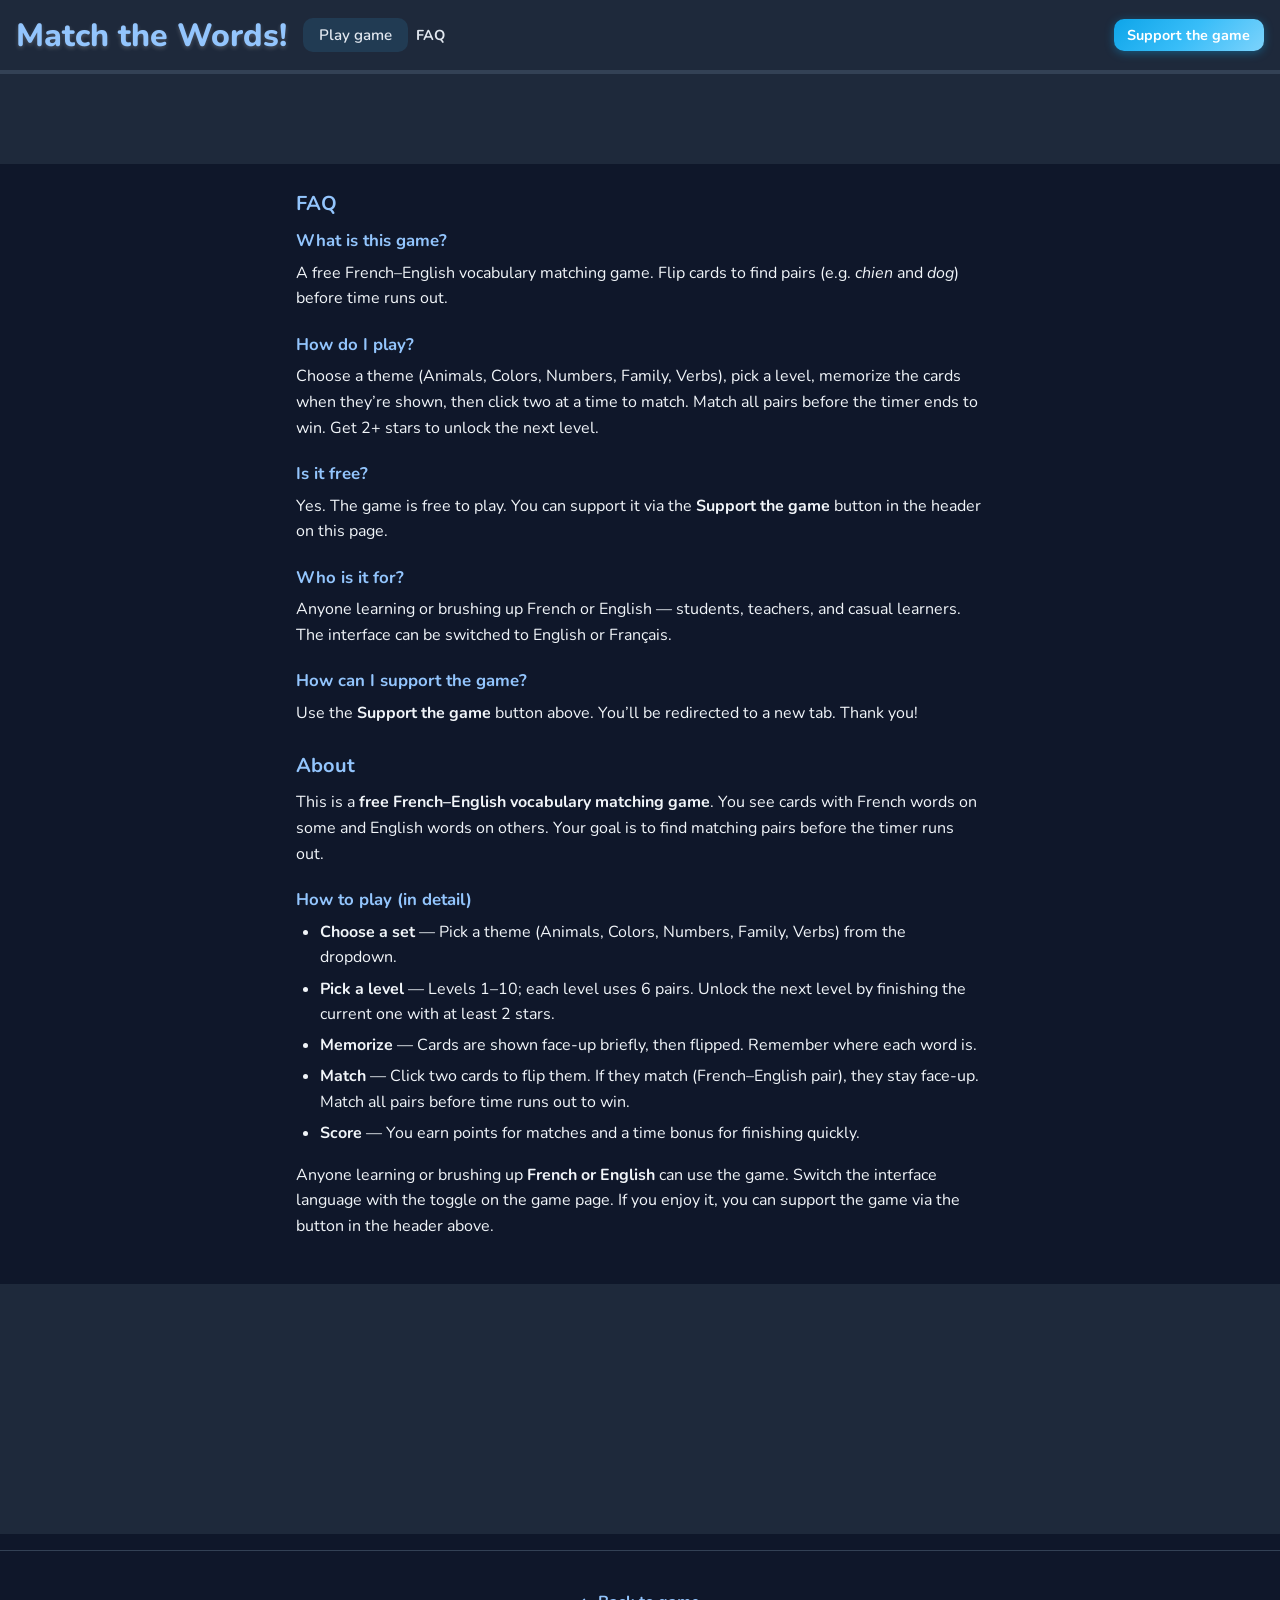
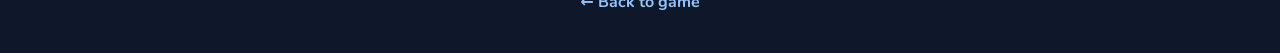
==== about.html @ 51d64502 "Add files via upload" ====
<!DOCTYPE html>
<html lang="en" class="theme-dark">
<head>
  <meta charset="UTF-8">
  <meta name="viewport" content="width=device-width, initial-scale=1.0">
  <title>FAQ & About — French & English Matching Game</title>
  <meta name="description" content="FAQ and about the French-English vocabulary matching game. How to play, who it's for, and how to support the game.">
  <script async src="https://pagead2.googlesyndication.com/pagead/js/adsbygoogle.js?client=ca-pub-5818700278216143" crossorigin="anonymous"></script>
  <link rel="preconnect" href="https://fonts.googleapis.com">
  <link rel="preconnect" href="https://fonts.gstatic.com" crossorigin>
  <link href="https://fonts.googleapis.com/css2?family=Nunito:wght@600;700;800&display=swap" rel="stylesheet">
  <link rel="stylesheet" href="style.css">
</head>
<body class="about-page">
  <header class="header">
    <div class="header-top">
      <h1 class="about-site-title"><a href="index.html" class="about-site-link">Match the Words!</a></h1>
      <nav class="about-nav" aria-label="Site navigation">
        <a href="index.html" class="btn btn-mode">Play game</a>
        <span class="about-nav-current" aria-current="page">FAQ</span>
      </nav>
      <div class="cta-wrap">
        <a href="https://omg10.com/4/10629150" target="_blank" rel="noopener noreferrer" class="action-btn" aria-label="Support the game">Support the game</a>
      </div>
    </div>
  </header>

  <!-- Reserved space for display ad (e.g. leaderboard) -->
  <div class="ad-slot ad-slot-top" aria-label="Advertisement"><!-- Display ad placeholder --></div>

  <main class="about-main">
    <article class="about-content">
      <h2 id="faq">FAQ</h2>

      <section class="faq-list" aria-label="Frequently asked questions">
        <h3 id="faq-what">What is this game?</h3>
        <p>A free French–English vocabulary matching game. Flip cards to find pairs (e.g. <em>chien</em> and <em>dog</em>) before time runs out.</p>

        <h3 id="faq-how">How do I play?</h3>
        <p>Choose a theme (Animals, Colors, Numbers, Family, Verbs), pick a level, memorize the cards when they’re shown, then click two at a time to match. Match all pairs before the timer ends to win. Get 2+ stars to unlock the next level.</p>

        <h3 id="faq-free">Is it free?</h3>
        <p>Yes. The game is free to play. You can support it via the <strong>Support the game</strong> button in the header on this page.</p>

        <h3 id="faq-who">Who is it for?</h3>
        <p>Anyone learning or brushing up French or English — students, teachers, and casual learners. The interface can be switched to English or Français.</p>

        <h3 id="faq-support">How can I support the game?</h3>
        <p>Use the <strong>Support the game</strong> button above. You’ll be redirected to a new tab. Thank you!</p>
      </section>

      <h2 id="about">About</h2>
      <p>This is a <strong>free French–English vocabulary matching game</strong>. You see cards with French words on some and English words on others. Your goal is to find matching pairs before the timer runs out.</p>

      <h3 id="how">How to play (in detail)</h3>
      <ul>
        <li><strong>Choose a set</strong> — Pick a theme (Animals, Colors, Numbers, Family, Verbs) from the dropdown.</li>
        <li><strong>Pick a level</strong> — Levels 1–10; each level uses 6 pairs. Unlock the next level by finishing the current one with at least 2 stars.</li>
        <li><strong>Memorize</strong> — Cards are shown face-up briefly, then flipped. Remember where each word is.</li>
        <li><strong>Match</strong> — Click two cards to flip them. If they match (French–English pair), they stay face-up. Match all pairs before time runs out to win.</li>
        <li><strong>Score</strong> — You earn points for matches and a time bonus for finishing quickly.</li>
      </ul>

      <p>Anyone learning or brushing up <strong>French or English</strong> can use the game. Switch the interface language with the toggle on the game page. If you enjoy it, you can support the game via the button in the header above.</p>
    </article>
  </main>

  <!-- Reserved space for display ad (e.g. rectangle or footer unit) -->
  <div class="ad-slot ad-slot-bottom" aria-label="Advertisement"><!-- Display ad placeholder --></div>

  <footer class="about-footer">
    <p><a href="index.html">← Back to game</a></p>
  </footer>

  <script src="about.js"></script>
</body>
</html>
---- style.css ----
*,
*::before,
*::after {
  box-sizing: border-box;
}

:root,
html.theme-light {
  --bg-body: #ffffff;
  --bg-header: #ffffff;
  --bg-panel: #ffffff;
  --bg-board: #f0f9ff;
  --bg-card: linear-gradient(145deg, rgba(56, 189, 248, 0.95) 0%, rgba(125, 211, 252, 0.95) 100%);
  --text-primary: #1e293b;
  --text-secondary: #475569;
  --text-heading: #0284c7;
  --text-muted: #0369a1;
  --border-header: #38bdf8;
  --border-panel: #7dd3fc;
  --shadow-header: rgba(56, 189, 248, 0.2);
  --shadow-panel: rgba(56, 189, 248, 0.12);
  --input-bg: #fff;
  --bg-modal: #ffffff;
  --modal-text: #0369a1;
}

html.theme-dark {
  --bg-body: #0f172a;
  --bg-header: #1e293b;
  --bg-panel: #1e293b;
  --bg-board: #0f172a;
  --bg-card: rgba(30, 41, 59, 0.95);
  --text-primary: #f1f5f9;
  --text-secondary: #cbd5e1;
  --text-heading: #93c5fd;
  --text-muted: #e2e8f0;
  --border-header: #334155;
  --border-panel: #334155;
  --shadow-header: rgba(0, 0, 0, 0.3);
  --shadow-panel: rgba(0, 0, 0, 0.2);
  --input-bg: #334155;
  --bg-modal: #1e293b;
  --modal-text: #e2e8f0;
}

html, body {
  margin: 0;
  height: 100%;
  overflow: hidden;
}

body {
  font-family: "Nunito", "Segoe UI", system-ui, sans-serif;
  background: var(--bg-body);
  min-height: 100vh;
  color: var(--text-primary);
  display: flex;
  flex-direction: column;
  transition: background 0.3s ease, color 0.3s ease;
}

.header {
  flex-shrink: 0;
  text-align: center;
  padding: 0.85rem 1rem;
  background: var(--bg-header);
  border-bottom: 4px solid var(--border-header);
  box-shadow: 0 6px 24px var(--shadow-header);
  transition: background 0.3s ease, border-color 0.3s ease, box-shadow 0.3s ease;
}

.header-top {
  display: flex;
  flex-wrap: wrap;
  align-items: center;
  justify-content: center;
  gap: 0.5rem 1rem;
  margin-bottom: 0.25rem;
}

.action-btn {
  margin-left: auto;
  font-size: 0.9rem;
  font-weight: 700;
  color: #fff;
  text-decoration: none;
  padding: 0.4rem 0.85rem;
  border-radius: 10px;
  position: relative;
  z-index: 1;
  background: linear-gradient(135deg, #0ea5e9 0%, #38bdf8 50%, #7dd3fc 100%);
  box-shadow: 0 2px 10px rgba(14, 165, 233, 0.4);
  transition: transform 0.2s, box-shadow 0.2s;
  overflow: hidden;
}

.action-btn::before {
  content: "";
  position: absolute;
  inset: -3px;
  z-index: -2;
  border-radius: inherit;
  padding: 3px;
  background: conic-gradient(from 0deg, #38bdf8, #7dd3fc, #bae6fd, #38bdf8);
  -webkit-mask: linear-gradient(#fff 0 0) content-box, linear-gradient(#fff 0 0);
  mask: linear-gradient(#fff 0 0) content-box, linear-gradient(#fff 0 0);
  -webkit-mask-composite: xor;
  mask-composite: exclude;
  animation: action-border-spin 2.5s linear infinite;
}

@keyframes action-border-spin {
  to { transform: rotate(360deg); }
}

.action-btn:hover,
.action-btn:focus-visible {
  transform: scale(1.05);
  box-shadow: 0 4px 16px rgba(14, 165, 233, 0.5);
}

.action-btn.clicked {
  background: linear-gradient(135deg, #94a3b8 0%, #cbd5e1 100%);
  color: #64748b;
  box-shadow: none;
  cursor: default;
  transform: none;
}

.action-btn.clicked::before {
  animation: none;
  background: transparent;
}

.action-btn.clicked:hover,
.action-btn.clicked:focus-visible {
  transform: none;
  box-shadow: none;
}

.action-btn.cta-highlight {
  z-index: 11;
  animation: cta-highlight-pulse 1.5s ease-in-out infinite;
}
.action-btn.cta-highlight::before {
  animation: action-border-spin 2.5s linear infinite;
}

@keyframes cta-highlight-pulse {
  0%, 100% { box-shadow: 0 2px 10px rgba(14, 165, 233, 0.4), 0 0 0 0 rgba(56, 189, 248, 0.5); }
  50% { box-shadow: 0 4px 20px rgba(14, 165, 233, 0.6), 0 0 24px 4px rgba(56, 189, 248, 0.4); }
}

.cta-wrap {
  margin-left: auto;
  display: flex;
  flex-direction: column;
  align-items: flex-end;
  gap: 0.2rem;
  position: relative;
  z-index: 10;
}

.redirect-hint {
  font-size: 0.7rem;
  color: var(--text-secondary, #64748b);
  font-weight: 500;
}
.redirect-hint.hidden {
  display: none !important;
}

.highlight-overlay {
  position: fixed;
  inset: 0;
  z-index: 9;
  background: rgba(15, 23, 42, 0.55);
  pointer-events: auto;
  transition: opacity 0.3s ease;
}
.highlight-overlay.hidden {
  display: none !important;
}

.header h1 {
  margin: 0;
  font-size: clamp(1.4rem, 4vw, 2rem);
  font-weight: 800;
  color: var(--text-heading);
  text-shadow: 0 2px 4px rgba(255, 255, 255, 0.2);
  transition: color 0.3s ease;
}

.lang-toggle,
.theme-option {
  display: flex;
  gap: 0.35rem;
  flex-wrap: wrap;
}

.btn-theme-toggle {
  flex: 1;
  min-width: 0;
}

.btn-lang {
  padding: 0.5rem 1rem;
  font-size: 1rem;
  font-weight: 700;
  background: rgba(56, 189, 248, 0.15);
  color: #0284c7;
  border: 3px solid #38bdf8;
  border-radius: 999px;
  cursor: pointer;
}

.btn-lang:hover,
.btn-lang:focus-visible {
  background: rgba(56, 189, 248, 0.25);
  transform: scale(1.05);
}

.btn-lang.active {
  background: linear-gradient(135deg, #0ea5e9 0%, #38bdf8 100%);
  color: #fff;
  border-color: #0284c7;
  box-shadow: 0 4px 14px rgba(14, 165, 233, 0.4);
}

.instruction {
  margin: 0;
  font-size: clamp(0.8rem, 2vw, 0.95rem);
  color: var(--text-secondary);
  transition: color 0.3s ease;
}

.main {
  position: relative;
  flex: 1;
  min-height: 0;
  width: 100%;
  padding: 0;
  display: flex;
  flex-direction: column;
  overflow: hidden;
}

.main-inner {
  flex: 1;
  min-height: 0;
  display: flex;
  flex-direction: row;
  overflow: hidden;
}

.options-panel {
  flex-shrink: 0;
  width: 250px;
  padding: 1.25rem 1rem;
  background: var(--bg-panel);
  border-right: 4px solid var(--border-panel);
  box-shadow: 4px 0 28px var(--shadow-panel);
  display: flex;
  flex-direction: column;
  gap: 0.85rem;
  border-radius: 0 20px 20px 0;
  transition: background 0.3s ease, border-color 0.3s ease, box-shadow 0.3s ease;
}

.options-title {
  margin: 0 0 0.25rem;
  font-size: 1rem;
  color: var(--text-muted);
  transition: color 0.3s ease;
}

.mode-switcher {
  display: flex;
  gap: 0.35rem;
  flex-wrap: wrap;
}

.btn-mode {
  flex: 1;
  min-width: 0;
  padding: 0.4rem 0.5rem;
  font-size: 0.75rem;
  font-weight: 600;
  background: rgba(56, 189, 248, 0.12);
  color: var(--text-muted);
  border: 2px solid #38bdf8;
  border-radius: 8px;
  cursor: pointer;
  transition: background 0.2s, transform 0.15s, color 0.3s;
  white-space: normal;
  word-break: break-word;
  text-align: center;
  line-height: 1.2;
}

.btn-mode:hover,
.btn-mode:focus-visible {
  background: rgba(56, 189, 248, 0.2);
  transform: scale(1.02);
}

.btn-mode.active {
  background: linear-gradient(135deg, #0ea5e9 0%, #38bdf8 100%);
  color: #fff;
  border-color: #0284c7;
}

#faq-link {
  flex: none;
  text-decoration: none;
  min-width: auto;
}

.daily-progress-wrap {
  display: flex;
  align-items: center;
  gap: 0.5rem;
  font-weight: 700;
  color: #059669;
  font-size: 0.9rem;
}

/* Daily mode: much bigger streak in the options panel */
.options-panel:not(.practice-mode-view) .daily-progress-wrap {
  font-size: 1.5rem;
}

.options-panel:not(.practice-mode-view) .streak-display {
  font-size: 1.5rem;
}

.options-panel:not(.practice-mode-view) .streak-emoji {
  font-size: 1.4rem;
}

.streak-display {
  display: inline-flex;
  align-items: center;
  gap: 0.35rem;
  font-weight: 700;
  color: #ea580c;
  font-size: 0.95rem;
}

.streak-emoji {
  display: inline-block;
  animation: streak-fire 1.2s ease-in-out infinite;
}

@keyframes streak-fire {
  0%, 100% { transform: scale(1); opacity: 1; }
  50% { transform: scale(1.15); opacity: 0.9; }
}

.controls {
  display: flex;
  flex-direction: column;
  gap: 0.5rem;
}

.controls label {
  font-weight: 600;
  font-size: 0.9rem;
  color: var(--text-secondary);
  transition: color 0.3s ease;
}

#set-select,
#level-select {
  padding: 0.4rem 0.6rem;
  font-size: 0.95rem;
  border: 2px solid #38bdf8;
  border-radius: 8px;
  background: var(--input-bg, #fff);
  color: var(--text-primary);
  cursor: pointer;
  transition: background 0.3s ease, color 0.3s ease;
}

.level-row {
  display: flex;
  gap: 0.5rem;
  align-items: center;
}

.level-row.hidden,
.daily-level-wrap.hidden,
.practice-level-strip.hidden {
  display: none !important;
}

/* Level circles (1–10) are for practice only; never show in daily mode */
.options-panel:not(.practice-mode-view) .practice-level-strip {
  display: none !important;
}

.practice-level-strip {
  display: flex;
  flex-wrap: wrap;
  gap: 0.4rem;
  align-items: center;
  margin-top: 0.5rem;
}

.practice-level-btn {
  width: 2.25rem;
  height: 2.25rem;
  padding: 0;
  border-radius: 50%;
  border: 2px solid #38bdf8;
  background: var(--input-bg, #fff);
  color: var(--text-primary);
  font-size: 0.95rem;
  font-weight: 700;
  cursor: pointer;
  display: inline-flex;
  align-items: center;
  justify-content: center;
  transition: background 0.2s ease, color 0.2s ease, border-color 0.2s ease, transform 0.15s ease;
}

.practice-level-btn:hover:not(:disabled) {
  background: #38bdf8;
  color: #fff;
  transform: scale(1.08);
}

.practice-level-btn.current {
  background: linear-gradient(135deg, #0ea5e9 0%, #38bdf8 100%);
  color: #fff;
  border-color: #0284c7;
}

.practice-level-btn:disabled {
  opacity: 0.45;
  cursor: not-allowed;
  border-color: var(--border, #cbd5e1);
}

.daily-level-wrap {
  display: flex;
  align-items: center;
  gap: 0.5rem;
  font-weight: 600;
  font-size: 0.95rem;
  color: var(--text-secondary);
  transition: color 0.3s ease;
}

#daily-level-display {
  min-width: 3ch;
}

.btn {
  padding: 0.5rem 1rem;
  font-size: 0.95rem;
  font-weight: 600;
  border: none;
  border-radius: 10px;
  cursor: pointer;
  transition: transform 0.15s ease, box-shadow 0.15s ease;
}

.btn:hover:not(:disabled),
.btn:focus-visible {
  transform: scale(1.04);
  box-shadow: 0 6px 20px rgba(14, 165, 233, 0.35);
}

.btn-primary {
  background: linear-gradient(135deg, #0ea5e9 0%, #38bdf8 50%, #7dd3fc 100%);
  color: #fff;
  box-shadow: 0 4px 16px rgba(14, 165, 233, 0.35);
  border-radius: 999px;
  font-weight: 700;
}

.btn-secondary {
  background: rgba(56, 189, 248, 0.15);
  color: var(--text-muted);
  border: 2px solid #38bdf8;
  transition: color 0.3s ease;
}

.btn:disabled {
  opacity: 0.6;
  cursor: not-allowed;
  transform: none;
}

.game-hud {
  margin-top: 0.5rem;
  padding-top: 0.75rem;
  border-top: 2px solid rgba(56, 189, 248, 0.25);
  display: flex;
  flex-direction: column;
  gap: 0.35rem;
  font-size: 0.9rem;
  color: var(--text-muted);
  letter-spacing: 0.02em;
  transition: color 0.3s ease;
}

/* Simplified options panel when daily mission is complete (score and time stay visible) */
.options-panel.daily-complete-view .progress-section {
  display: none;
}
.options-panel.daily-complete-view #level-label,
.options-panel.daily-complete-view #level-select-row {
  display: none;
}
.options-panel.daily-complete-view .game-hud {
  gap: 0.25rem;
  padding-top: 0.5rem;
}

/* Simplified options panel in practice mode (keep progress bar, score and time visible) */
.options-panel.practice-mode-view #level-label,
.options-panel.practice-mode-view #level-select-row {
  display: none;
}
.options-panel.practice-mode-view .game-hud {
  gap: 0.25rem;
  padding-top: 0.5rem;
}

/* Progress bar only: fade in from top when preview ends, fade out when round complete (score and time always visible) */
.options-panel .progress-section {
  opacity: 1;
  visibility: visible;
  transform: translateY(0);
  transition: opacity 0.45s ease, visibility 0.45s ease, transform 0.45s ease;
}
.options-panel.preview-active .progress-section {
  opacity: 0;
  visibility: hidden;
  pointer-events: none;
  transform: translateY(-12px);
}
.options-panel.round-complete .progress-section {
  opacity: 0;
  visibility: hidden;
  pointer-events: none;
  transform: translateY(-12px);
  transition: opacity 0.45s ease, visibility 0.45s ease, transform 0.45s ease;
}

.daily-progress-wrap.hidden {
  display: none;
}

.hud-title {
  font-size: clamp(0.85rem, 2vw, 1rem);
  font-weight: 700;
  color: var(--text-muted);
  margin-bottom: 0.25rem;
  transition: color 0.3s ease;
}

#title-display {
  color: #0284c7;
}

.hud-time,
.hud-score {
  font-size: clamp(1rem, 2.5vw, 1.2rem);
}

.hud-time #timer-text,
.hud-score #score-value {
  color: #0ea5e9;
  font-weight: 800;
}

.progress-section {
  display: none !important;
}

.progress-label {
  font-size: 0.8rem;
  font-weight: 600;
  color: #0369a1;
  letter-spacing: 0.02em;
}

#progress-text {
  display: block;
  font-size: 0.8rem;
  color: #0284c7;
  letter-spacing: 0.02em;
}

.progress-bar-wrap {
  margin-bottom: 0.25rem;
}

.progress-bar {
  height: 0.5rem;
  border-radius: 999px;
  background: rgba(56, 189, 248, 0.2);
  border: 1px solid rgba(56, 189, 248, 0.3);
  overflow: hidden;
  box-shadow: inset 0 1px 3px rgba(0, 0, 0, 0.06);
}

.progress-bar.level-progress-bar {
  height: 0.5rem;
  background: linear-gradient(90deg, rgba(56, 189, 248, 0.25) 0%, rgba(14, 165, 233, 0.2) 100%);
  border-color: rgba(56, 189, 248, 0.35);
}

.level-progress-fill {
  background: linear-gradient(90deg, #0ea5e9 0%, #38bdf8 50%, #7dd3fc 100%);
  box-shadow: 0 0 12px rgba(14, 165, 233, 0.4);
  transition: width 0.5s cubic-bezier(0.34, 1.56, 0.64, 1);
}

.pairs-progress-bar {
  height: 0.75rem;
  margin-top: 0.35rem;
  background: rgba(56, 189, 248, 0.2);
}

.progress-bar-fill {
  height: 100%;
  width: 0%;
  border-radius: 999px;
  transition: width 0.5s cubic-bezier(0.34, 1.56, 0.64, 1);
}

.pairs-progress-fill {
  background: linear-gradient(90deg, #0ea5e9 0%, #38bdf8 40%, #7dd3fc 100%);
  box-shadow: 0 0 14px rgba(14, 165, 233, 0.35);
  position: relative;
}

.pairs-progress-fill::after {
  content: "";
  position: absolute;
  inset: 0;
  border-radius: 999px;
  background: linear-gradient(105deg, transparent 0%, rgba(255, 255, 255, 0.35) 50%, transparent 100%);
  pointer-events: none;
}

.game-board-wrap {
  position: relative;
  flex: 1;
  min-height: 0;
  display: flex;
  align-items: center;
  justify-content: center;
  padding: 1rem;
  background: var(--bg-board);
  transition: background 0.3s ease;
}

.preview-overlay {
  position: absolute;
  inset: 0;
  display: flex;
  flex-direction: column;
  align-items: center;
  justify-content: center;
  gap: 0.75rem;
  background: rgba(15, 23, 42, 0.62);
  border-radius: 20px;
  margin: 1rem;
  z-index: 5;
  pointer-events: none;
  box-shadow: inset 0 0 100px rgba(0, 0, 0, 0.25);
  transition: background 0.3s ease;
}

.preview-overlay-msg {
  margin: 0;
  font-size: clamp(1.1rem, 4vw, 1.5rem);
  font-weight: 800;
  color: #fff;
  text-shadow: 0 2px 8px rgba(0, 0, 0, 0.5);
  letter-spacing: 0.02em;
}

.preview-overlay-count {
  margin: 0;
  font-size: clamp(3rem, 12vw, 5rem);
  font-weight: 900;
  color: #fff;
  text-shadow: 0 2px 12px rgba(0, 0, 0, 0.5);
  line-height: 1;
  animation: preview-pulse 1s ease-in-out infinite;
}

@keyframes preview-pulse {
  50% { transform: scale(1.1); }
}

.game-board-wrap::before {
  content: "";
  position: absolute;
  inset: 0;
  background-image: radial-gradient(circle at 20% 80%, rgba(125, 211, 252, 0.12) 0%, transparent 40%),
    radial-gradient(circle at 80% 20%, rgba(56, 189, 248, 0.08) 0%, transparent 40%);
  pointer-events: none;
}

.game-area {
  width: 100%;
  height: 100%;
  max-width: 100%;
  max-height: 100%;
  display: grid;
  grid-template-columns: repeat(4, 1fr);
  grid-template-rows: repeat(3, 1fr);
  gap: 0.5rem;
  aspect-ratio: 4 / 3;
  margin: auto;
}

.card {
  aspect-ratio: 1;
  min-height: 0;
  max-width: 100%;
  max-height: 100%;
  width: 100%;
  height: auto;
  perspective: 600px;
  cursor: pointer;
  transition: transform 0.2s ease;
}

.card:hover:not(.matched) {
  transform: scale(1.03);
}

.card:hover:not(.matched) .card-back {
  box-shadow: 0 10px 28px rgba(14, 165, 233, 0.45);
}

html.theme-dark .card:hover:not(.matched) .card-back {
  box-shadow: 0 8px 24px rgba(71, 85, 105, 0.5);
}

.card-inner {
  position: relative;
  width: 100%;
  height: 100%;
  transition: transform 0.5s ease;
  transform-style: preserve-3d;
}

.card.flipped .card-inner,
.card.matched .card-inner {
  transform: rotateY(180deg);
}

.card-face {
  position: absolute;
  width: 100%;
  height: 100%;
  backface-visibility: hidden;
  border-radius: 12px;
  display: flex;
  align-items: center;
  justify-content: center;
  font-weight: 700;
  font-size: clamp(0.75rem, 2.5vw, 1.25rem);
  box-shadow: 0 4px 12px rgba(0, 0, 0, 0.1);
}

.card-back {
  background: linear-gradient(145deg, #0ea5e9 0%, #38bdf8 50%, #7dd3fc 100%);
  color: #fff;
  border: 4px solid rgba(255, 255, 255, 0.6);
  box-shadow: 0 8px 24px rgba(14, 165, 233, 0.35);
}

html.theme-dark .card-back {
  background: linear-gradient(145deg, #1e3a5f 0%, #334155 100%);
  color: #fff;
  border: 2px solid rgba(71, 85, 105, 0.8);
  box-shadow: 0 4px 16px rgba(0, 0, 0, 0.3);
}

.card-back::after {
  content: "?";
  font-size: 1.8em;
  opacity: 0.9;
}

.card-front {
  background: #fff;
  color: #1a1a2e;
  border: 3px solid #38bdf8;
  transform: rotateY(180deg);
}

html.theme-dark .card-front {
  background: linear-gradient(145deg, #86efac 0%, #4ade80 100%);
  color: #14532d;
  border: 2px solid rgba(74, 222, 128, 0.8);
  box-shadow: 0 0 24px rgba(74, 222, 128, 0.5), 0 0 48px rgba(74, 222, 128, 0.2);
}

.card.matched .card-front {
  background: linear-gradient(145deg, #86efac 0%, #4ade80 100%);
  border-color: #22c55e;
  color: #166534;
  animation: match-shine 0.5s ease-out;
}

html.theme-dark .card.matched .card-front {
  background: linear-gradient(145deg, #86efac 0%, #4ade80 100%);
  border-color: #22c55e;
  color: #14532d;
  box-shadow: 0 0 28px rgba(74, 222, 128, 0.7), 0 0 56px rgba(74, 222, 128, 0.3);
}

@keyframes match-shine {
  0% { transform: rotateY(180deg) scale(1); box-shadow: 0 4px 12px rgba(0, 0, 0, 0.1); }
  50% { transform: rotateY(180deg) scale(1.08); box-shadow: 0 0 20px rgba(34, 197, 94, 0.6); }
  100% { transform: rotateY(180deg) scale(1); box-shadow: 0 4px 12px rgba(0, 0, 0, 0.1); }
}

.card.chinese .card-front {
  font-size: clamp(0.9rem, 3vw, 1.35rem);
  flex-direction: column;
  gap: 0.2em;
}

.card-emoji {
  display: block;
  font-size: 1.4em;
  line-height: 1;
}

.daily-limit-message {
  position: absolute;
  inset: 0;
  display: flex;
  flex-direction: column;
  align-items: center;
  justify-content: center;
  gap: 1rem;
  padding: 1.5rem;
  background: var(--bg-modal);
  border-radius: 20px;
  border: 3px solid #38bdf8;
  text-align: center;
  z-index: 5;
  transition: background 0.3s ease;
}

.daily-limit-message.hidden {
  display: none !important;
}

.daily-limit-text {
  margin: 0;
  font-size: 1.1rem;
  font-weight: 700;
  color: var(--modal-text);
  line-height: 1.4;
  transition: color 0.3s ease;
}

.daily-limit-actions {
  display: flex;
  flex-wrap: wrap;
  gap: 0.75rem;
  justify-content: center;
}

.hidden {
  display: none !important;
}

.win-message,
.timeup-message {
  position: absolute;
  left: 50%;
  top: 50%;
  transform: translate(-50%, -50%);
  z-index: 10;
  text-align: center;
  padding: 1.75rem 2rem;
  max-width: min(90vw, 420px);
  width: 100%;
  box-sizing: border-box;
}

.win-message {
  background: var(--bg-modal);
  border-radius: 24px;
  border: 4px solid #22c55e;
  box-shadow: 0 24px 64px rgba(0, 0, 0, 0.18), 0 0 0 2px rgba(34, 197, 94, 0.3);
  transition: background 0.3s ease;
}

.win-message p {
  margin: 0 0 0.5rem;
  font-size: 1.5rem;
  font-weight: 700;
  color: var(--modal-text);
  transition: color 0.3s ease;
}

.win-stats {
  margin: 1rem 0;
  font-size: 1.1rem;
  color: var(--modal-text);
  transition: color 0.3s ease;
}

.win-stars {
  display: flex;
  justify-content: center;
  gap: 0.35em;
  margin: 0 0 0.5rem;
  font-size: 2.5rem;
  line-height: 1;
}

.win-star {
  display: inline-block;
  transform: scale(0);
  opacity: 0;
  animation: star-pop 0.5s cubic-bezier(0.34, 1.56, 0.64, 1) forwards;
}

.win-star-filled {
  color: #fbbf24;
  text-shadow: 0 0 12px rgba(251, 191, 36, 0.5);
}

.win-star-empty {
  color: rgba(14, 165, 233, 0.25);
  animation-name: star-pop-subtle;
}

@keyframes star-pop {
  0% { transform: scale(0); opacity: 0; }
  60% { transform: scale(1.25); opacity: 1; }
  100% { transform: scale(1); opacity: 1; }
}

@keyframes star-pop-subtle {
  0% { transform: scale(0); opacity: 0; }
  100% { transform: scale(1); opacity: 1; }
}

.win-stats p {
  margin: 0.25rem 0;
  font-size: 1.1rem;
  font-weight: 600;
}

.win-actions {
  display: flex;
  flex-wrap: wrap;
  gap: 0.75rem;
  justify-content: center;
  margin-top: 1rem;
}

.win-message .btn {
  margin: 0;
}

.timeup-message {
  border: 4px solid #38bdf8;
  border-radius: 24px;
  background: var(--bg-modal, #ffffff);
  box-shadow: 0 20px 60px rgba(56, 189, 248, 0.2);
}

.timeup-message p {
  color: #0369a1;
}

.timeup-hint {
  font-size: 0.95rem !important;
  font-weight: 600 !important;
  color: #0284c7 !important;
  margin: 0.5rem 0 1rem !important;
}

.confetti-container {
  position: fixed;
  inset: 0;
  pointer-events: none;
  z-index: 20;
  overflow: hidden;
}

.confetti-piece {
  position: absolute;
  top: -10px;
  border-radius: 2px;
  pointer-events: none;
  animation: confetti-fall 2.5s ease-out forwards;
}

@keyframes confetti-fall {
  0% {
    transform: translateY(0) rotate(0deg);
    opacity: 1;
  }
  100% {
    transform: translateY(100vh) rotate(720deg);
    opacity: 0;
  }
}

.daily-complete-celebration {
  position: fixed;
  inset: 0;
  z-index: 25;
  display: flex;
  align-items: center;
  justify-content: center;
  pointer-events: none;
  opacity: 0;
  transition: opacity 0.25s ease-out;
}

.daily-complete-celebration.visible {
  opacity: 1;
}

.daily-complete-celebration.hidden {
  display: none !important;
}

.daily-complete-overlay {
  position: absolute;
  inset: 0;
  background: rgba(0, 0, 0, 0.72);
}

.daily-complete-streak-reveal {
  position: relative;
  z-index: 1;
  text-align: center;
  transform: scale(0.3);
  opacity: 0;
  transition: transform 0.35s cubic-bezier(0.34, 1.56, 0.64, 1), opacity 0.3s ease-out;
}

.daily-complete-streak-reveal.revealed {
  transform: scale(1);
  opacity: 1;
}

.daily-complete-streak-label {
  margin: 0 0 0.25rem 0;
  font-size: 1rem;
  font-weight: 700;
  color: rgba(255, 255, 255, 0.9);
  text-transform: uppercase;
  letter-spacing: 0.08em;
}

.daily-complete-streak-value {
  margin: 0;
  font-size: 3rem;
  font-weight: 800;
  color: #fff;
  display: flex;
  align-items: center;
  justify-content: center;
  gap: 0.25rem;
}

.daily-complete-emoji {
  display: inline-block;
  animation: streak-fire 1.2s ease-in-out infinite;
}

/* Options toggle — visible only on small screens */
.options-toggle {
  display: none;
  margin: 0.5rem auto 0;
  padding: 0.4rem 0.75rem;
  font-size: 0.85rem;
  font-weight: 700;
  background: rgba(56, 189, 248, 0.2);
  color: var(--text-heading);
  border: 2px solid var(--border-panel);
  border-radius: 8px;
  cursor: pointer;
  transition: background 0.2s, transform 0.15s;
}

.options-toggle:hover,
.options-toggle:focus-visible {
  background: rgba(56, 189, 248, 0.35);
  transform: scale(1.02);
}

.options-close {
  display: none;
  padding: 0.25rem 0.5rem;
  font-size: 1.5rem;
  line-height: 1;
  background: transparent;
  border: none;
  color: var(--text-muted);
  cursor: pointer;
  border-radius: 6px;
  transition: background 0.2s, color 0.2s;
}

.options-close:hover,
.options-close:focus-visible {
  background: rgba(56, 189, 248, 0.2);
  color: var(--text-primary);
}

.options-panel-header {
  display: flex;
  align-items: center;
  justify-content: space-between;
  gap: 0.5rem;
  margin-bottom: 0.25rem;
}

.options-panel-header .options-title {
  margin: 0;
}

.options-overlay {
  display: none;
  position: fixed;
  inset: 0;
  background: rgba(15, 23, 42, 0.5);
  z-index: 8;
  opacity: 0;
  pointer-events: none;
  transition: opacity 0.25s ease;
}

body.options-open .options-overlay {
  opacity: 1;
  pointer-events: auto;
}

@media (max-width: 768px) {
  .options-toggle {
    display: inline-flex;
    align-items: center;
    justify-content: center;
  }
}

@media (max-width: 600px) {
  .main-inner {
    flex-direction: row;
  }

  .options-overlay {
    display: block;
  }

  .options-panel {
    position: fixed;
    left: 0;
    top: 0;
    bottom: 0;
    width: 280px;
    max-width: 85vw;
    z-index: 9;
    transform: translateX(-100%);
    transition: transform 0.3s ease;
    border-right: 4px solid var(--border-panel);
    border-radius: 0;
    overflow-y: auto;
    -webkit-overflow-scrolling: touch;
  }

  body.options-open .options-panel {
    transform: translateX(0);
  }

  .options-close {
    display: block;
    flex-shrink: 0;
  }

  .options-title {
    width: auto;
  }

  .header {
    padding: 0.65rem 0.75rem;
  }

  .instruction {
    font-size: clamp(0.75rem, 2vw, 0.9rem);
  }
}

@media (max-width: 480px) {
  .game-area {
    grid-template-columns: repeat(3, 1fr);
    gap: 0.4rem;
  }

  .game-board-wrap {
    padding: 0.75rem;
  }

  .card {
    min-width: 0;
  }
}

@media (max-width: 360px) {
  .game-area {
    grid-template-columns: repeat(2, 1fr);
  }
}

@media (min-width: 501px) {
  .game-area {
    grid-template-columns: repeat(4, 1fr);
  }
}

/* About page — allow scroll (override game page overflow: hidden) */
html:has(body.about-page) {
  overflow: auto;
  height: auto;
}

.about-page {
  overflow: auto;
  height: auto;
  min-height: 100vh;
  display: block;
}

.about-page .header-top {
  margin-bottom: 0;
}

.about-site-title {
  margin: 0;
  font-size: clamp(1.2rem, 3.5vw, 1.75rem);
  font-weight: 800;
  color: var(--text-heading);
}

.about-site-link {
  color: inherit;
  text-decoration: none;
}

.about-site-link:hover,
.about-site-link:focus-visible {
  text-decoration: underline;
}

.about-nav {
  display: flex;
  align-items: center;
  gap: 0.5rem;
}

.about-nav .btn {
  text-decoration: none;
}

.about-nav-current {
  font-weight: 700;
  color: var(--text-muted);
  font-size: 0.9rem;
}

.ad-slot {
  min-height: 90px;
  background: var(--bg-panel);
  margin: 0;
  padding: 0.5rem 1rem;
}

.ad-slot-bottom {
  min-height: 250px;
  margin-top: 1rem;
}

.about-main {
  max-width: 720px;
  margin: 0 auto;
  padding: 1.5rem 1rem 1rem;
}

@media (max-width: 380px) {
  .about-main {
    padding-left: 0.75rem;
    padding-right: 0.75rem;
  }
}

.about-content {
  line-height: 1.6;
  color: var(--text-primary);
}

.about-content h2 {
  font-size: 1.25rem;
  color: var(--text-heading);
  margin: 1.5rem 0 0.5rem;
  scroll-margin-top: 1rem;
}

.about-content h2:first-child {
  margin-top: 0;
}

.about-content h3 {
  font-size: 1.05rem;
  color: var(--text-heading);
  margin: 1.25rem 0 0.35rem;
  scroll-margin-top: 1rem;
}

.faq-list h3:first-of-type {
  margin-top: 0.5rem;
}

.about-content p {
  margin: 0 0 0.75rem;
}

.about-content ul {
  margin: 0 0 1rem;
  padding-left: 1.5rem;
}

.about-content li {
  margin-bottom: 0.35rem;
}

.about-footer {
  text-align: center;
  padding: 1.5rem 1rem;
  border-top: 1px solid var(--border-panel);
  margin-top: 1rem;
}

.about-footer a {
  color: var(--text-heading);
  text-decoration: none;
  font-weight: 700;
}

.about-footer a:hover,
.about-footer a:focus-visible {
  text-decoration: underline;
}
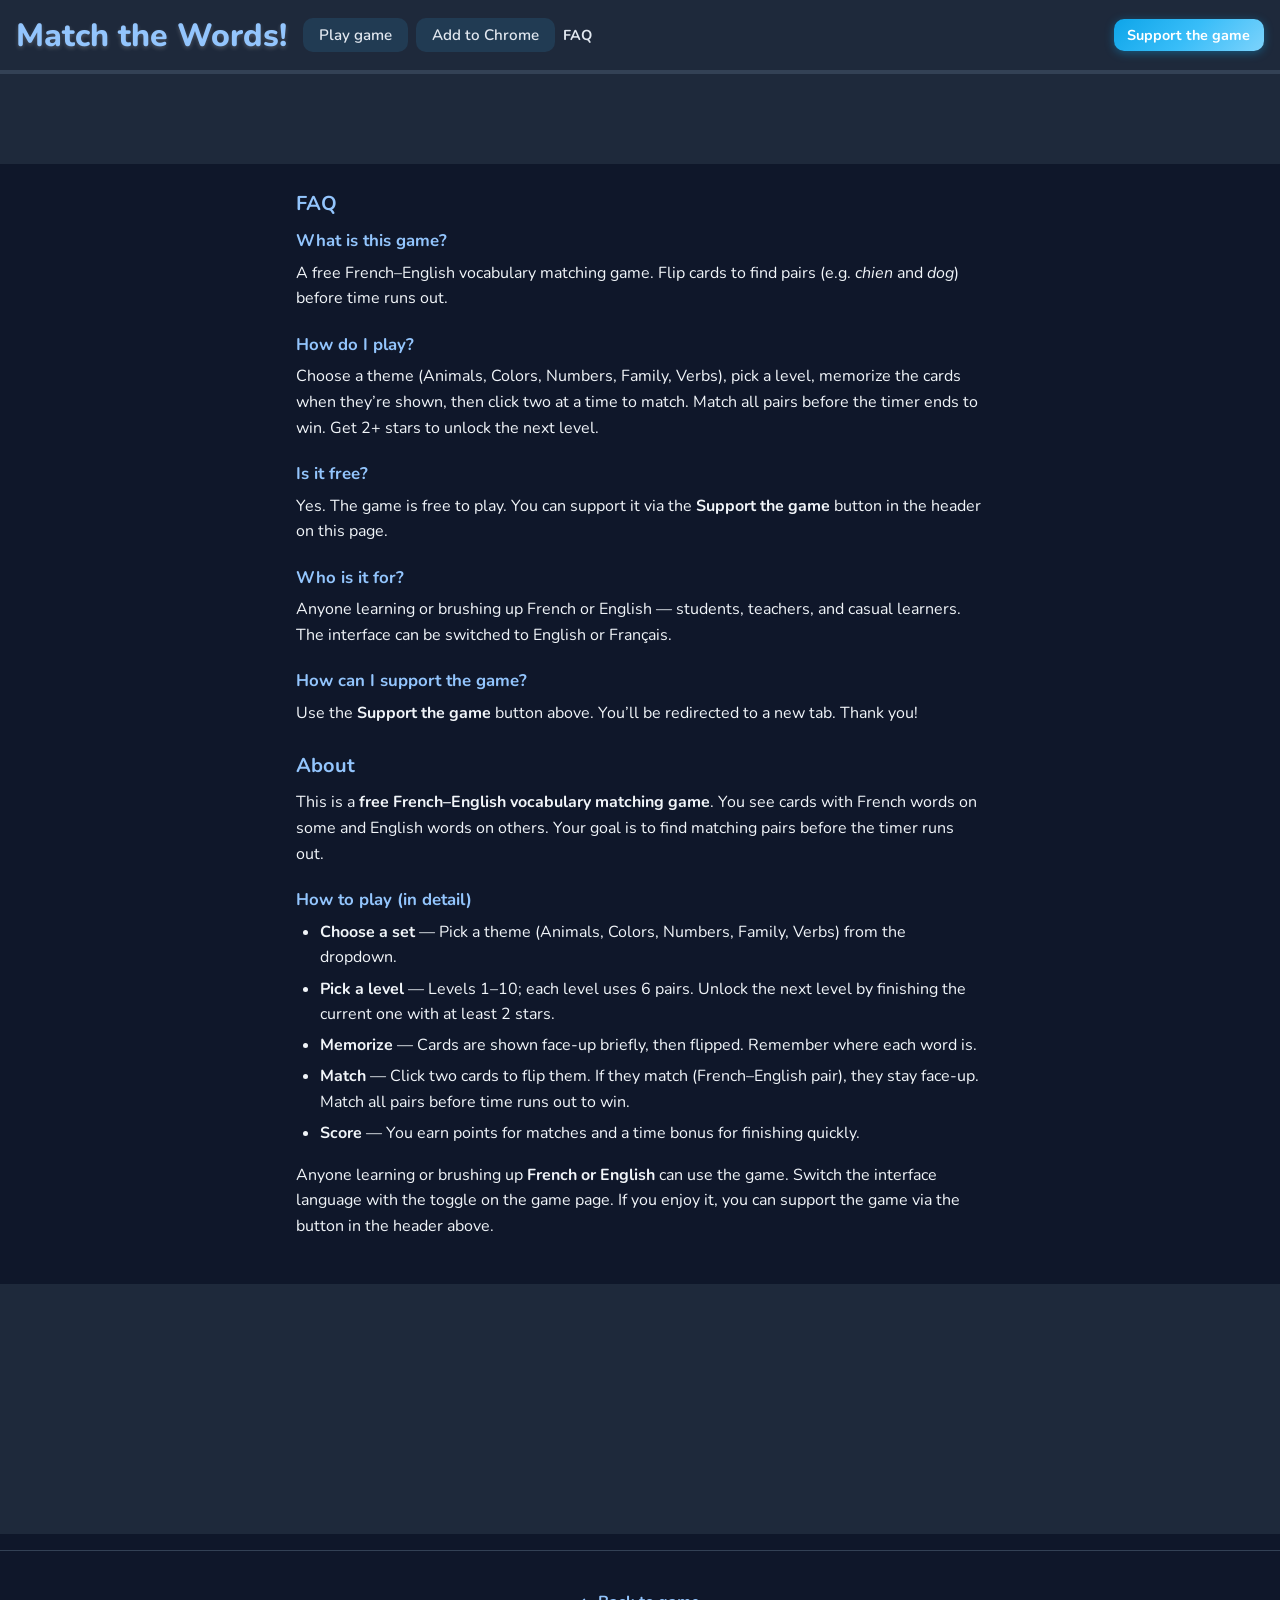
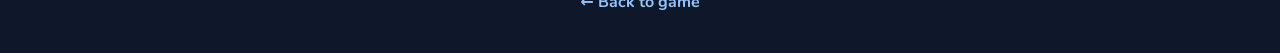
==== commit 668156a0: "Add files via upload" ====
--- a/about.html
+++ b/about.html
@@ -17,6 +17,7 @@
       <h1 class="about-site-title"><a href="index.html" class="about-site-link">Match the Words!</a></h1>
       <nav class="about-nav" aria-label="Site navigation">
         <a href="index.html" class="btn btn-mode">Play game</a>
+        <a href="https://chromewebstore.google.com/detail/dmmlkmlpfnjhclheapjllopnfknjkdfm" target="_blank" rel="noopener noreferrer" class="btn btn-mode add-to-chrome-btn">Add to Chrome</a>
         <span class="about-nav-current" aria-current="page">FAQ</span>
       </nav>
       <div class="cta-wrap">
--- a/style.css
+++ b/style.css
@@ -310,7 +310,8 @@
   border-color: #0284c7;
 }
 
-#faq-link {
+#faq-link,
+.add-to-chrome-btn {
   flex: none;
   text-decoration: none;
   min-width: auto;
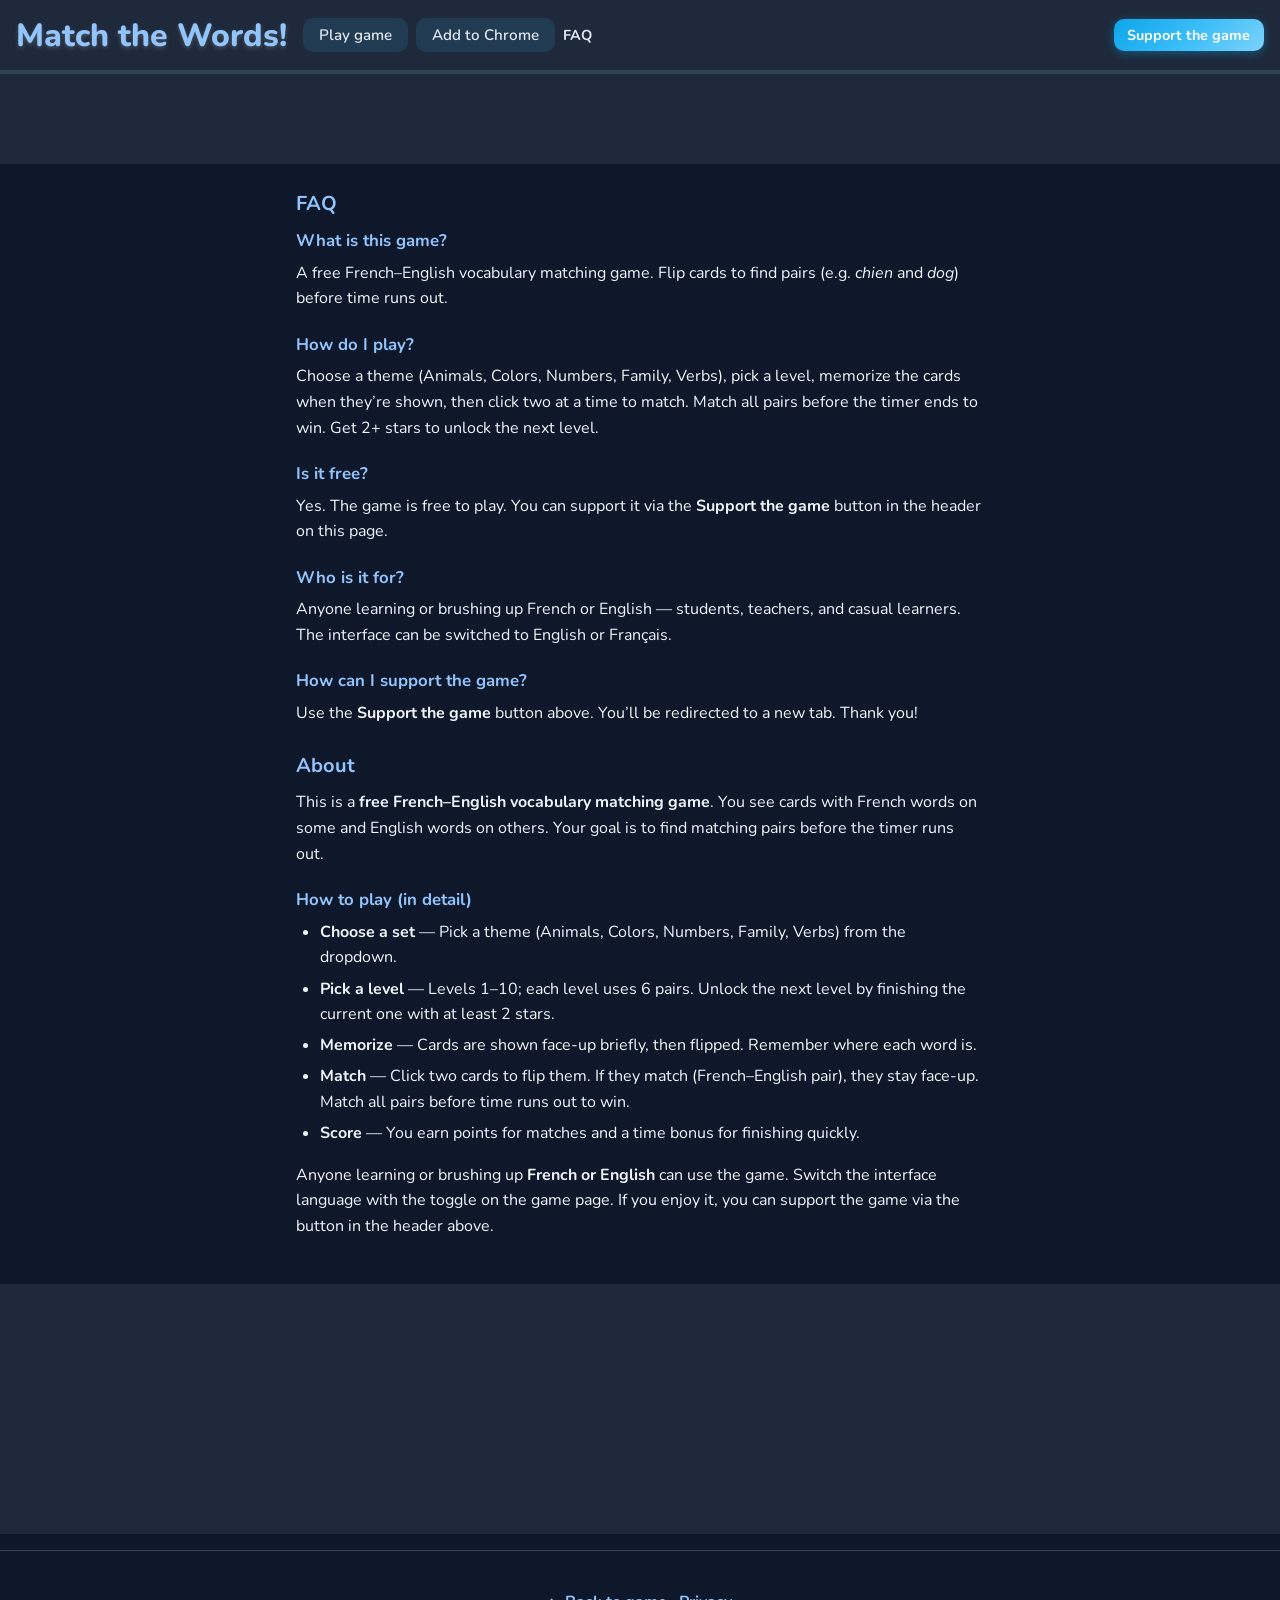
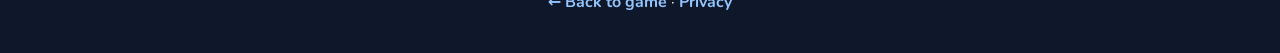
==== commit 86e861e5: "Add files via upload" ====
--- a/about.html
+++ b/about.html
@@ -70,7 +70,7 @@
   <div class="ad-slot ad-slot-bottom" aria-label="Advertisement"><!-- Display ad placeholder --></div>
 
   <footer class="about-footer">
-    <p><a href="index.html">← Back to game</a></p>
+    <p><a href="index.html">← Back to game</a> · <a href="privacy.html">Privacy</a></p>
   </footer>
 
   <script src="about.js"></script>
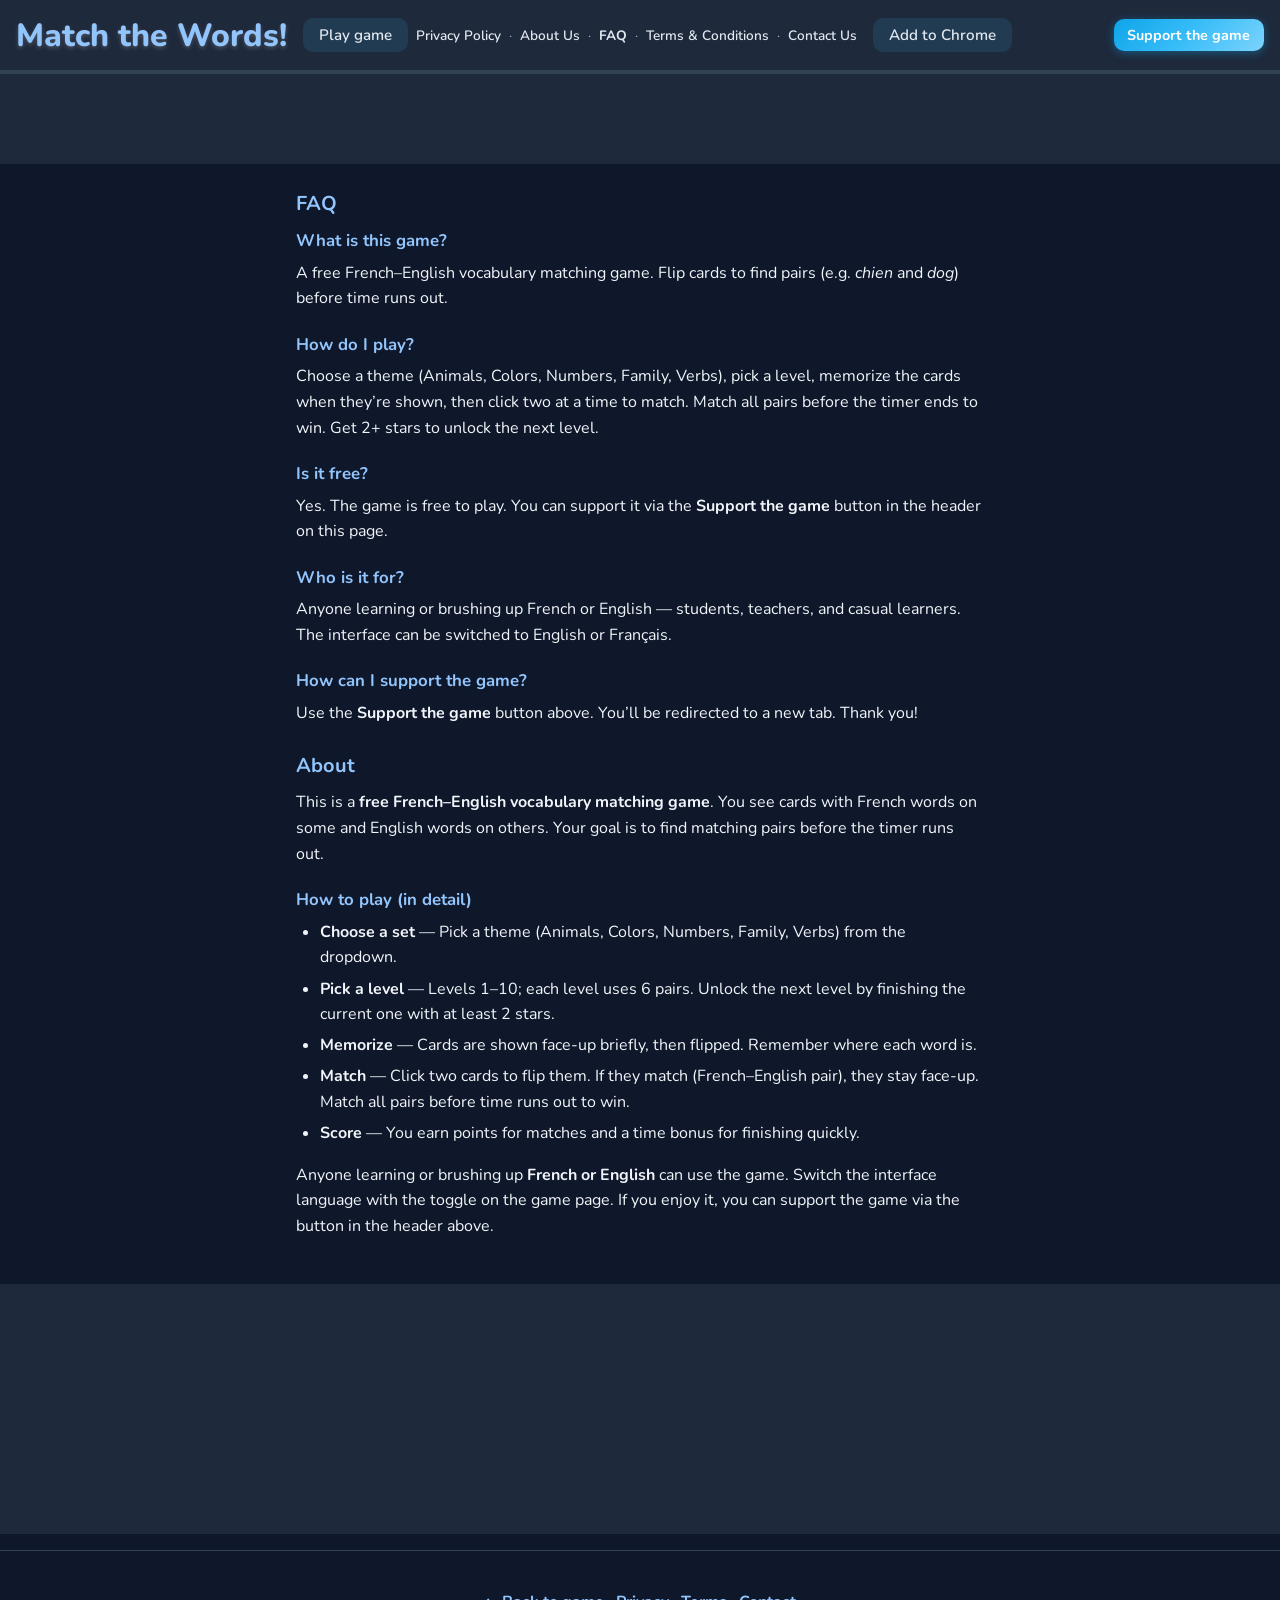
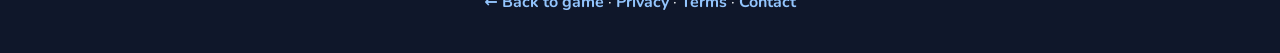
==== commit aa4e8eac: "Add files via upload" ====
--- a/about.html
+++ b/about.html
@@ -17,9 +17,13 @@
       <h1 class="about-site-title"><a href="index.html" class="about-site-link">Match the Words!</a></h1>
       <nav class="about-nav" aria-label="Site navigation">
         <a href="index.html" class="btn btn-mode">Play game</a>
-        <a href="https://chromewebstore.google.com/detail/dmmlkmlpfnjhclheapjllopnfknjkdfm" target="_blank" rel="noopener noreferrer" class="btn btn-mode add-to-chrome-btn">Add to Chrome</a>
+        <a href="privacy.html" class="nav-bar-link">Privacy Policy</a>
+        <a href="about.html#about" class="nav-bar-link">About Us</a>
         <span class="about-nav-current" aria-current="page">FAQ</span>
+        <a href="terms.html" class="nav-bar-link">Terms & Conditions</a>
+        <a href="contact.html" class="nav-bar-link">Contact Us</a>
       </nav>
+      <a href="https://chromewebstore.google.com/detail/dmmlkmlpfnjhclheapjllopnfknjkdfm" target="_blank" rel="noopener noreferrer" class="btn btn-mode add-to-chrome-btn">Add to Chrome</a>
       <div class="cta-wrap">
         <a href="https://omg10.com/4/10629150" target="_blank" rel="noopener noreferrer" class="action-btn" aria-label="Support the game">Support the game</a>
       </div>
@@ -70,7 +74,7 @@
   <div class="ad-slot ad-slot-bottom" aria-label="Advertisement"><!-- Display ad placeholder --></div>
 
   <footer class="about-footer">
-    <p><a href="index.html">← Back to game</a> · <a href="privacy.html">Privacy</a></p>
+    <p><a href="index.html">← Back to game</a> · <a href="privacy.html">Privacy</a> · <a href="terms.html">Terms</a> · <a href="contact.html">Contact</a></p>
   </footer>
 
   <script src="about.js"></script>
--- a/style.css
+++ b/style.css
@@ -1270,17 +1270,61 @@
 .about-nav {
   display: flex;
   align-items: center;
-  gap: 0.5rem;
+  flex-wrap: wrap;
+  gap: 0.25rem 0.5rem;
 }
 
 .about-nav .btn {
   text-decoration: none;
+}
+
+/* Nav bar links (text style, not buttons) */
+.about-nav .nav-bar-link {
+  padding: 0;
+  font-size: 0.85rem;
+  font-weight: 600;
+  background: none;
+  border: none;
+  border-radius: 0;
+  color: var(--text-muted);
+  text-decoration: none;
+  cursor: pointer;
+  transition: color 0.2s ease;
+  box-shadow: none;
+  transform: none;
+  flex: none;
+  min-width: 0;
+}
+
+.about-nav .nav-bar-link:hover,
+.about-nav .nav-bar-link:focus-visible {
+  color: var(--text-heading);
+  text-decoration: underline;
+  background: transparent;
+  transform: none;
+  box-shadow: none;
+}
+
+.about-nav .nav-bar-link:not(:last-child)::after {
+  content: " · ";
+  margin-left: 0.25rem;
+  color: var(--text-muted);
+  opacity: 0.7;
+  font-weight: 400;
 }
 
 .about-nav-current {
   font-weight: 700;
   color: var(--text-muted);
-  font-size: 0.9rem;
+  font-size: 0.85rem;
+}
+
+.about-nav .about-nav-current:not(:last-child)::after {
+  content: " · ";
+  margin-left: 0.25rem;
+  color: var(--text-muted);
+  opacity: 0.7;
+  font-weight: 400;
 }
 
 .ad-slot {
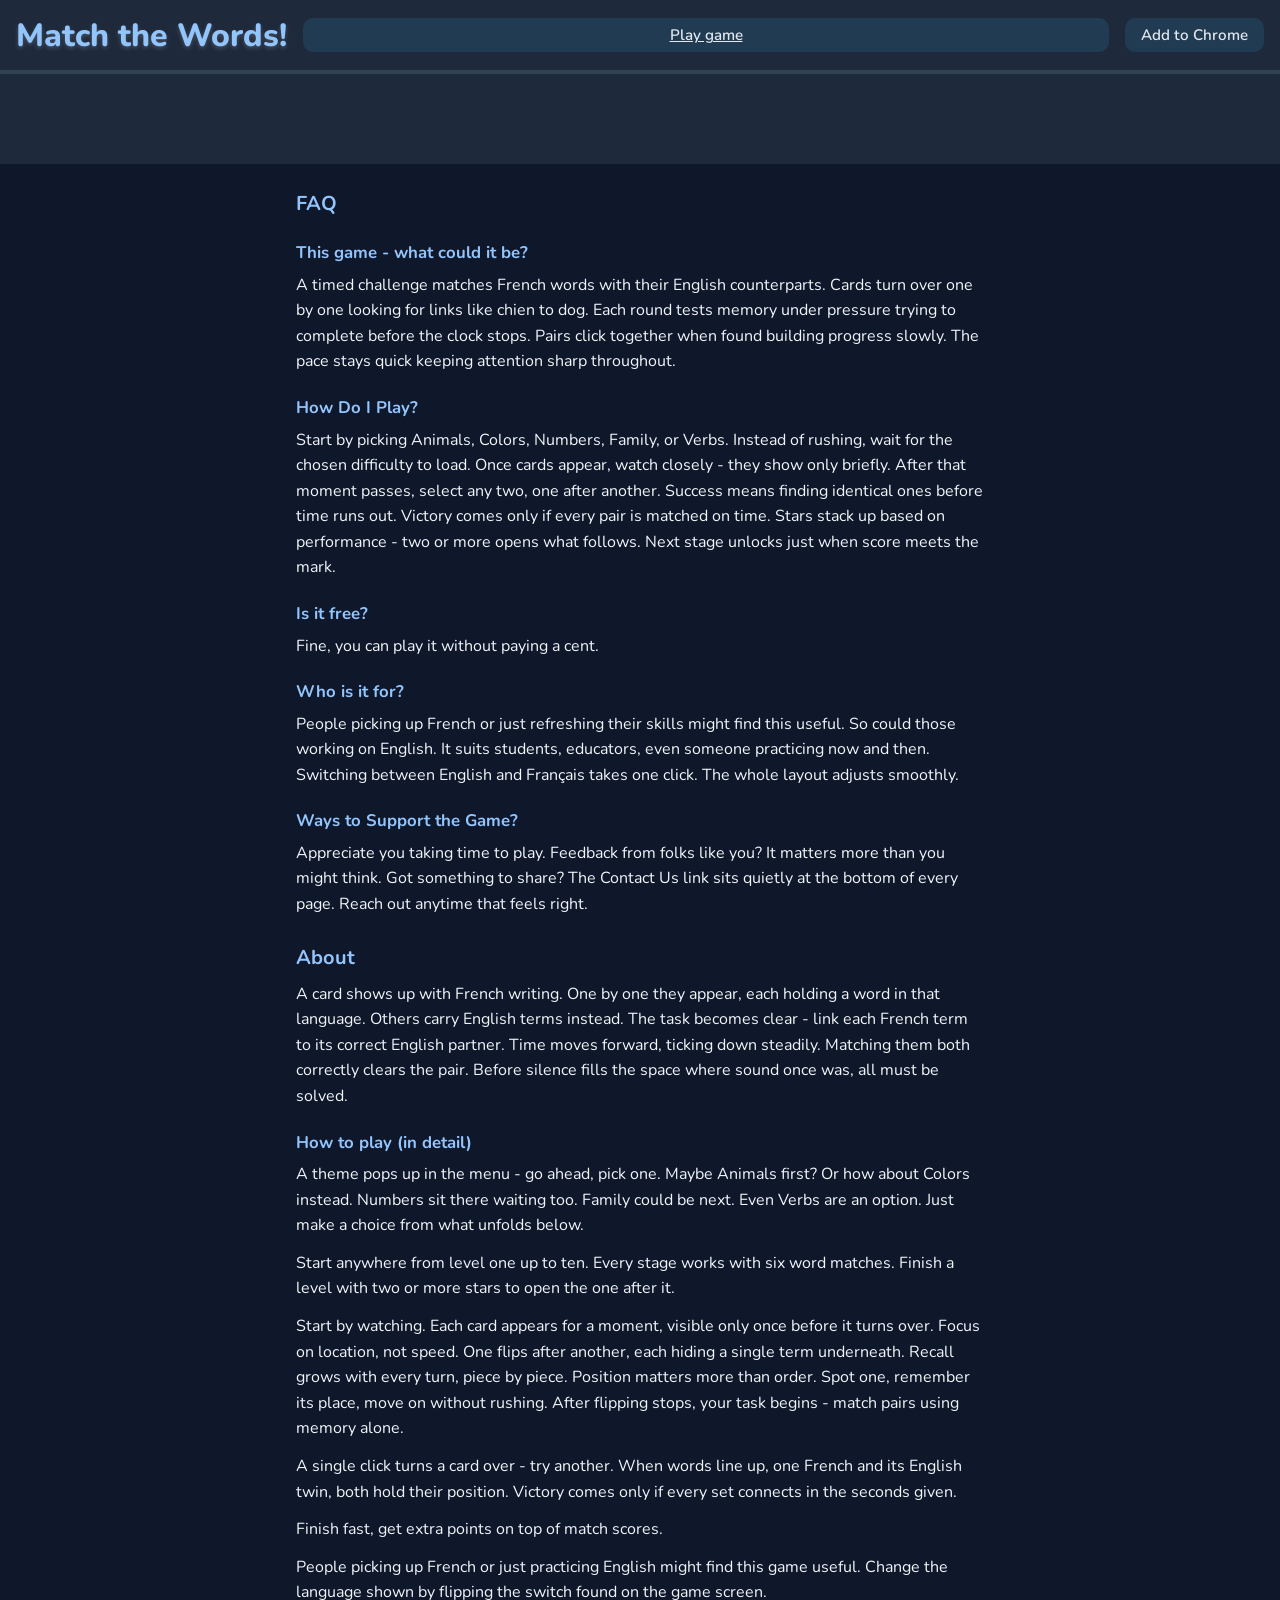
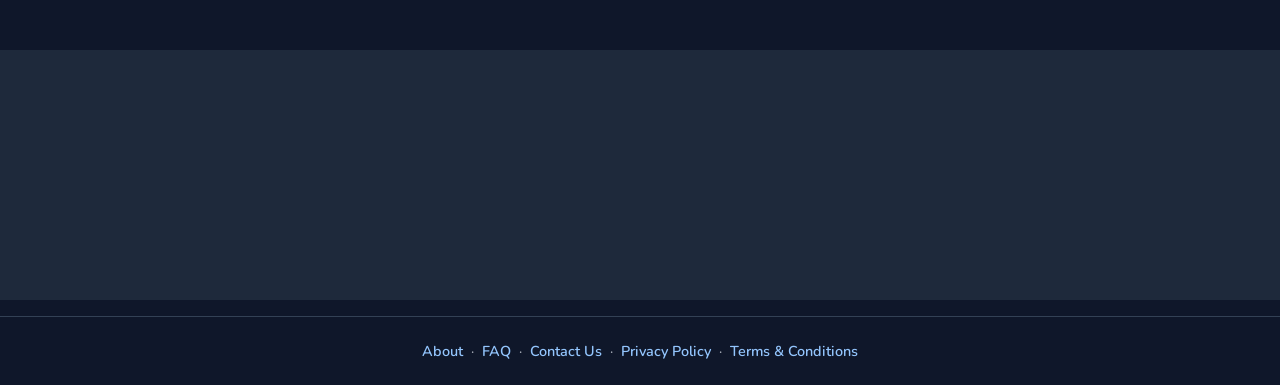
==== commit 369aca62: "Add files via upload" ====
--- a/about.html
+++ b/about.html
@@ -1,6 +1,15 @@
 <!DOCTYPE html>
 <html lang="en" class="theme-dark">
 <head>
+  <!-- Google tag (gtag.js) -->
+  <script async src="https://www.googletagmanager.com/gtag/js?id=G-3M0G4M3ZP7"></script>
+  <script>
+    window.dataLayer = window.dataLayer || [];
+    function gtag(){dataLayer.push(arguments);}
+    gtag('js', new Date());
+
+    gtag('config', 'G-3M0G4M3ZP7');
+  </script>
   <meta charset="UTF-8">
   <meta name="viewport" content="width=device-width, initial-scale=1.0">
   <title>FAQ & About — French & English Matching Game</title>
@@ -15,18 +24,8 @@
   <header class="header">
     <div class="header-top">
       <h1 class="about-site-title"><a href="index.html" class="about-site-link">Match the Words!</a></h1>
-      <nav class="about-nav" aria-label="Site navigation">
-        <a href="index.html" class="btn btn-mode">Play game</a>
-        <a href="privacy.html" class="nav-bar-link">Privacy Policy</a>
-        <a href="about.html#about" class="nav-bar-link">About Us</a>
-        <span class="about-nav-current" aria-current="page">FAQ</span>
-        <a href="terms.html" class="nav-bar-link">Terms & Conditions</a>
-        <a href="contact.html" class="nav-bar-link">Contact Us</a>
-      </nav>
+      <a href="index.html" class="btn btn-mode">Play game</a>
       <a href="https://chromewebstore.google.com/detail/dmmlkmlpfnjhclheapjllopnfknjkdfm" target="_blank" rel="noopener noreferrer" class="btn btn-mode add-to-chrome-btn">Add to Chrome</a>
-      <div class="cta-wrap">
-        <a href="https://omg10.com/4/10629150" target="_blank" rel="noopener noreferrer" class="action-btn" aria-label="Support the game">Support the game</a>
-      </div>
     </div>
   </header>
 
@@ -34,39 +33,34 @@
   <div class="ad-slot ad-slot-top" aria-label="Advertisement"><!-- Display ad placeholder --></div>
 
   <main class="about-main">
-    <article class="about-content">
-      <h2 id="faq">FAQ</h2>
-
-      <section class="faq-list" aria-label="Frequently asked questions">
-        <h3 id="faq-what">What is this game?</h3>
-        <p>A free French–English vocabulary matching game. Flip cards to find pairs (e.g. <em>chien</em> and <em>dog</em>) before time runs out.</p>
-
-        <h3 id="faq-how">How do I play?</h3>
-        <p>Choose a theme (Animals, Colors, Numbers, Family, Verbs), pick a level, memorize the cards when they’re shown, then click two at a time to match. Match all pairs before the timer ends to win. Get 2+ stars to unlock the next level.</p>
-
-        <h3 id="faq-free">Is it free?</h3>
-        <p>Yes. The game is free to play. You can support it via the <strong>Support the game</strong> button in the header on this page.</p>
-
-        <h3 id="faq-who">Who is it for?</h3>
-        <p>Anyone learning or brushing up French or English — students, teachers, and casual learners. The interface can be switched to English or Français.</p>
-
-        <h3 id="faq-support">How can I support the game?</h3>
-        <p>Use the <strong>Support the game</strong> button above. You’ll be redirected to a new tab. Thank you!</p>
-      </section>
-
-      <h2 id="about">About</h2>
-      <p>This is a <strong>free French–English vocabulary matching game</strong>. You see cards with French words on some and English words on others. Your goal is to find matching pairs before the timer runs out.</p>
-
-      <h3 id="how">How to play (in detail)</h3>
-      <ul>
-        <li><strong>Choose a set</strong> — Pick a theme (Animals, Colors, Numbers, Family, Verbs) from the dropdown.</li>
-        <li><strong>Pick a level</strong> — Levels 1–10; each level uses 6 pairs. Unlock the next level by finishing the current one with at least 2 stars.</li>
-        <li><strong>Memorize</strong> — Cards are shown face-up briefly, then flipped. Remember where each word is.</li>
-        <li><strong>Match</strong> — Click two cards to flip them. If they match (French–English pair), they stay face-up. Match all pairs before time runs out to win.</li>
-        <li><strong>Score</strong> — You earn points for matches and a time bonus for finishing quickly.</li>
-      </ul>
-
-      <p>Anyone learning or brushing up <strong>French or English</strong> can use the game. Switch the interface language with the toggle on the game page. If you enjoy it, you can support the game via the button in the header above.</p>
+    <article class="about-content">
+      <h2 id="faq">FAQ</h2>
+
+      <h3 id="faq-what">This game - what could it be?</h3>
+      <p>A timed challenge matches French words with their English counterparts. Cards turn over one by one looking for links like chien to dog. Each round tests memory under pressure trying to complete before the clock stops. Pairs click together when found building progress slowly. The pace stays quick keeping attention sharp throughout.</p>
+
+      <h3 id="faq-how">How Do I Play?</h3>
+      <p>Start by picking Animals, Colors, Numbers, Family, or Verbs. Instead of rushing, wait for the chosen difficulty to load. Once cards appear, watch closely - they show only briefly. After that moment passes, select any two, one after another. Success means finding identical ones before time runs out. Victory comes only if every pair is matched on time. Stars stack up based on performance - two or more opens what follows. Next stage unlocks just when score meets the mark.</p>
+
+      <h3 id="faq-free">Is it free?</h3>
+      <p>Fine, you can play it without paying a cent.</p>
+
+      <h3 id="faq-who">Who is it for?</h3>
+      <p>People picking up French or just refreshing their skills might find this useful. So could those working on English. It suits students, educators, even someone practicing now and then. Switching between English and Français takes one click. The whole layout adjusts smoothly.</p>
+
+      <h3 id="faq-support">Ways to Support the Game?</h3>
+      <p>Appreciate you taking time to play. Feedback from folks like you? It matters more than you might think. Got something to share? The Contact Us link sits quietly at the bottom of every page. Reach out anytime that feels right.</p>
+
+      <h2 id="about">About</h2>
+      <p>A card shows up with French writing. One by one they appear, each holding a word in that language. Others carry English terms instead. The task becomes clear - link each French term to its correct English partner. Time moves forward, ticking down steadily. Matching them both correctly clears the pair. Before silence fills the space where sound once was, all must be solved.</p>
+
+      <h3 id="how">How to play (in detail)</h3>
+      <p>A theme pops up in the menu - go ahead, pick one. Maybe Animals first? Or how about Colors instead. Numbers sit there waiting too. Family could be next. Even Verbs are an option. Just make a choice from what unfolds below.</p>
+      <p>Start anywhere from level one up to ten. Every stage works with six word matches. Finish a level with two or more stars to open the one after it.</p>
+      <p>Start by watching. Each card appears for a moment, visible only once before it turns over. Focus on location, not speed. One flips after another, each hiding a single term underneath. Recall grows with every turn, piece by piece. Position matters more than order. Spot one, remember its place, move on without rushing. After flipping stops, your task begins - match pairs using memory alone.</p>
+      <p>A single click turns a card over - try another. When words line up, one French and its English twin, both hold their position. Victory comes only if every set connects in the seconds given.</p>
+      <p>Finish fast, get extra points on top of match scores.</p>
+      <p>People picking up French or just practicing English might find this game useful. Change the language shown by flipping the switch found on the game screen.</p>
     </article>
   </main>
 
@@ -74,7 +68,13 @@
   <div class="ad-slot ad-slot-bottom" aria-label="Advertisement"><!-- Display ad placeholder --></div>
 
   <footer class="about-footer">
-    <p><a href="index.html">← Back to game</a> · <a href="privacy.html">Privacy</a> · <a href="terms.html">Terms</a> · <a href="contact.html">Contact</a></p>
+    <nav class="site-footer-nav" aria-label="Footer navigation">
+      <a href="about.html#about">About</a>
+      <a href="about.html#faq">FAQ</a>
+      <a href="contact.html">Contact Us</a>
+      <a href="privacy.html">Privacy Policy</a>
+      <a href="terms.html">Terms & Conditions</a>
+    </nav>
   </footer>
 
   <script src="about.js"></script>
--- a/style.css
+++ b/style.css
@@ -242,7 +242,8 @@
   padding: 0;
   display: flex;
   flex-direction: column;
-  overflow: hidden;
+  overflow-y: auto;
+  overflow-x: hidden;
 }
 
 .main-inner {
@@ -1409,3 +1410,52 @@
 .about-footer a:focus-visible {
   text-decoration: underline;
 }
+
+/* Site footer (game page and about pages) — single nav with five links */
+.site-footer {
+  flex-shrink: 0;
+  text-align: center;
+  padding: 1rem 1rem;
+  border-top: 4px solid var(--border-header);
+  background: var(--bg-header);
+  margin-top: 0;
+}
+
+.site-footer-nav {
+  display: flex;
+  flex-wrap: wrap;
+  align-items: center;
+  justify-content: center;
+  gap: 0.25rem 0.5rem;
+}
+
+.site-footer-nav a {
+  font-size: 0.9rem;
+  font-weight: 600;
+  color: var(--text-heading);
+  text-decoration: none;
+  transition: color 0.2s ease;
+}
+
+.site-footer-nav a:hover,
+.site-footer-nav a:focus-visible {
+  color: var(--text-primary);
+  text-decoration: underline;
+}
+
+.site-footer-nav a:not(:last-child)::after {
+  content: " · ";
+  margin-left: 0.25rem;
+  color: var(--text-muted);
+  opacity: 0.8;
+  font-weight: 400;
+  pointer-events: none;
+}
+
+.about-footer .site-footer-nav {
+  padding: 0;
+}
+
+.about-footer .site-footer-nav a {
+  color: var(--text-heading);
+}
